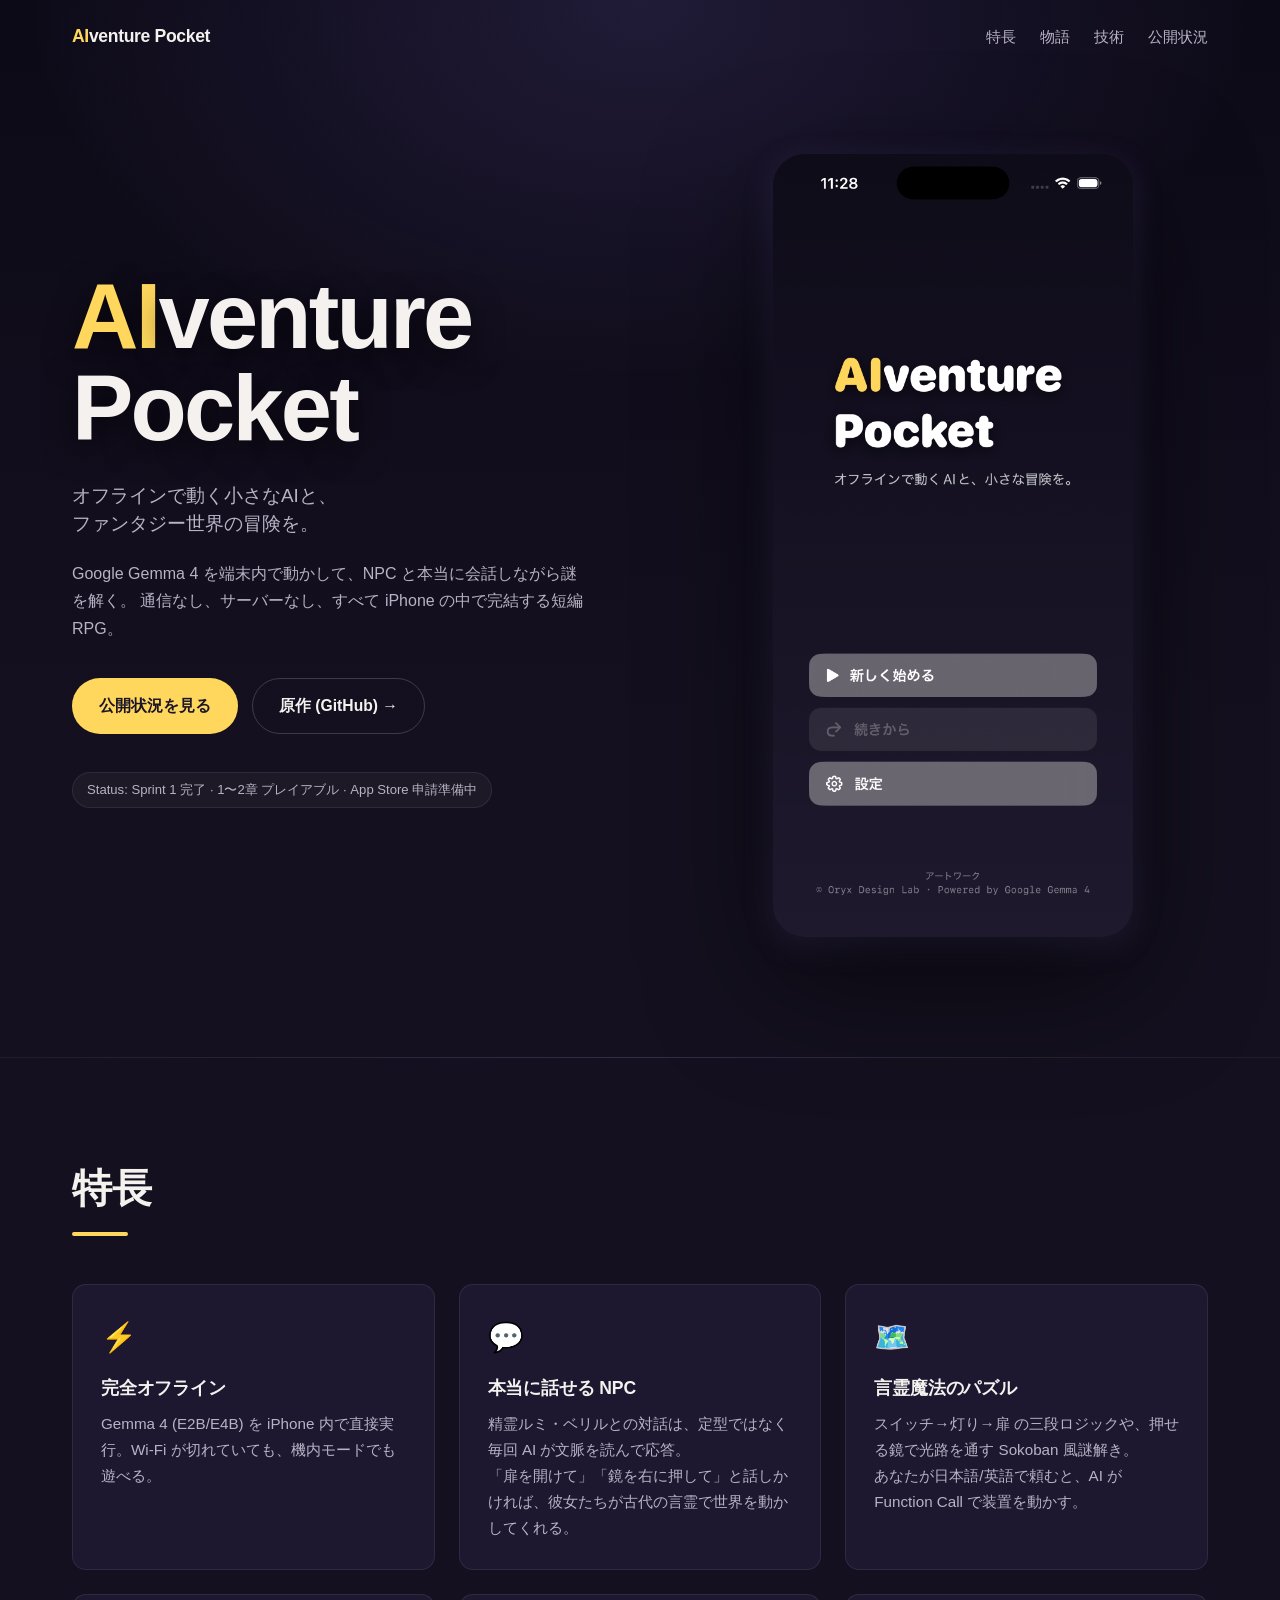
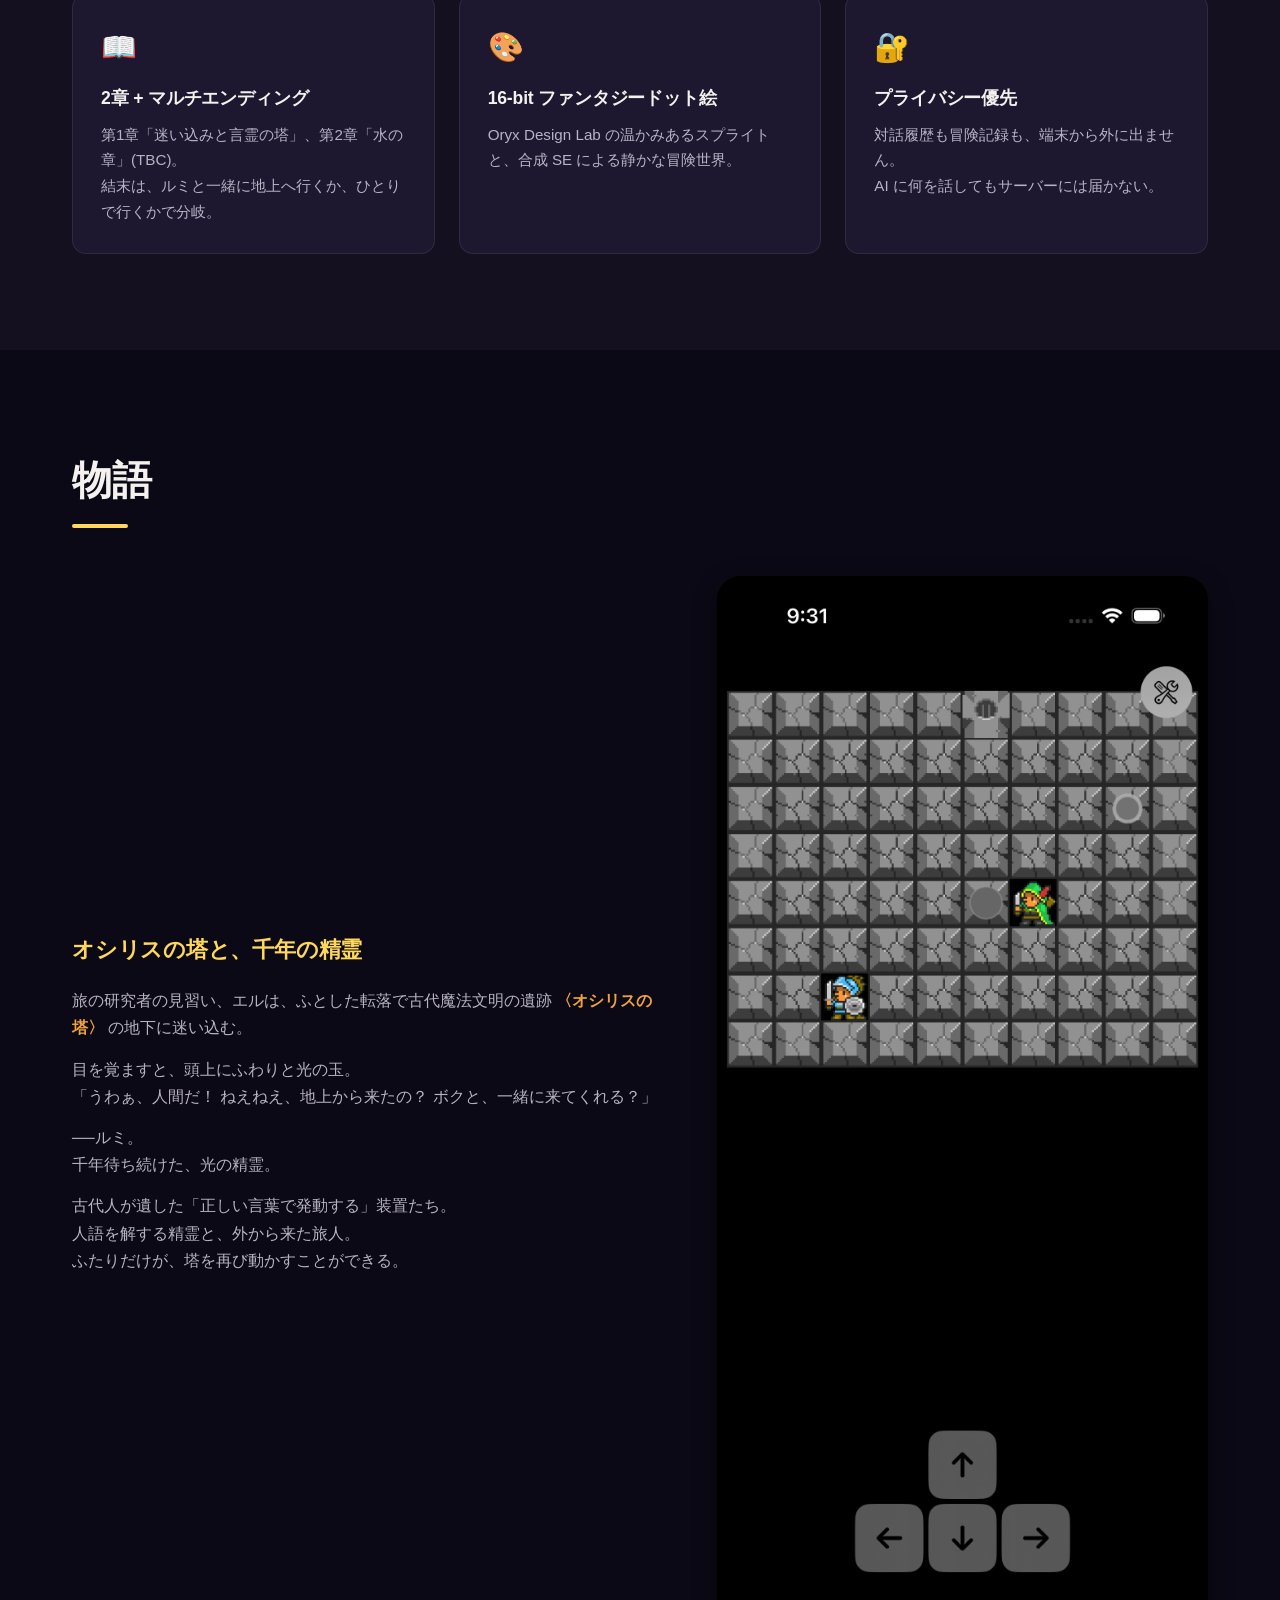
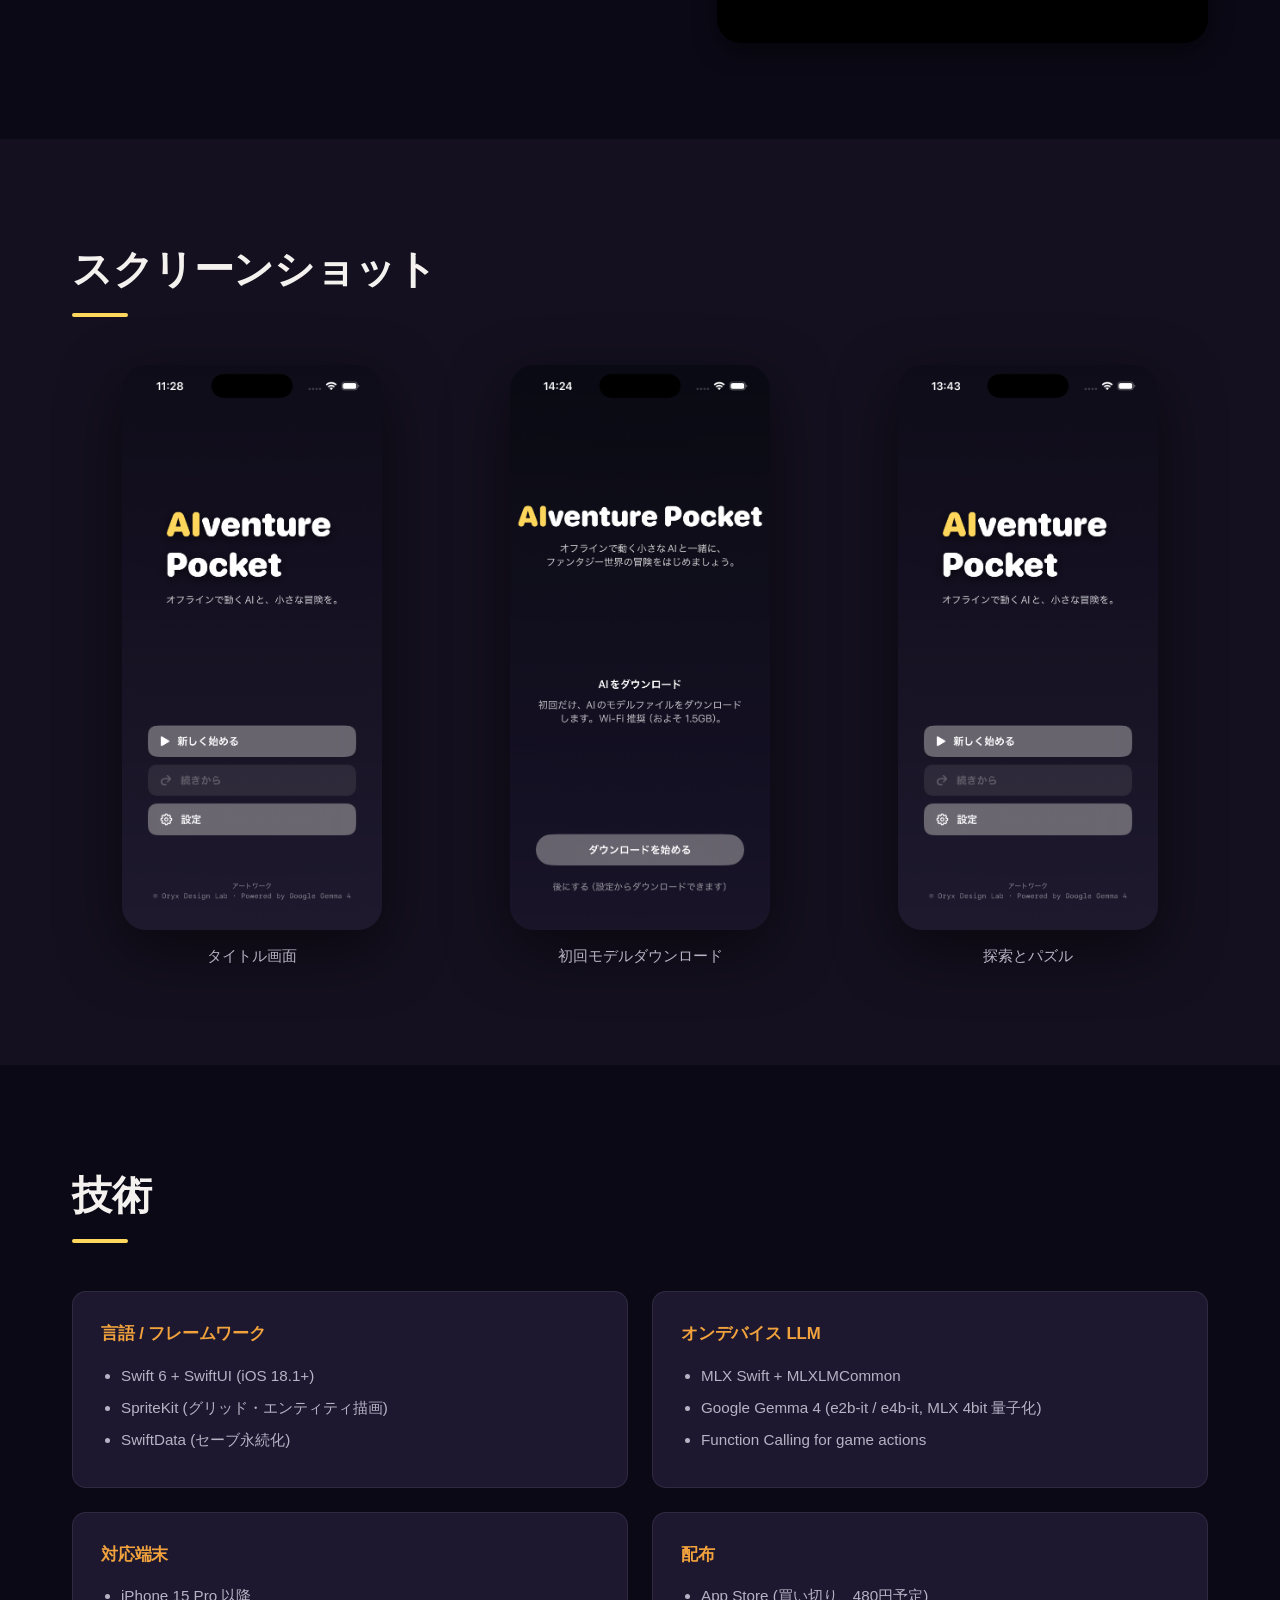
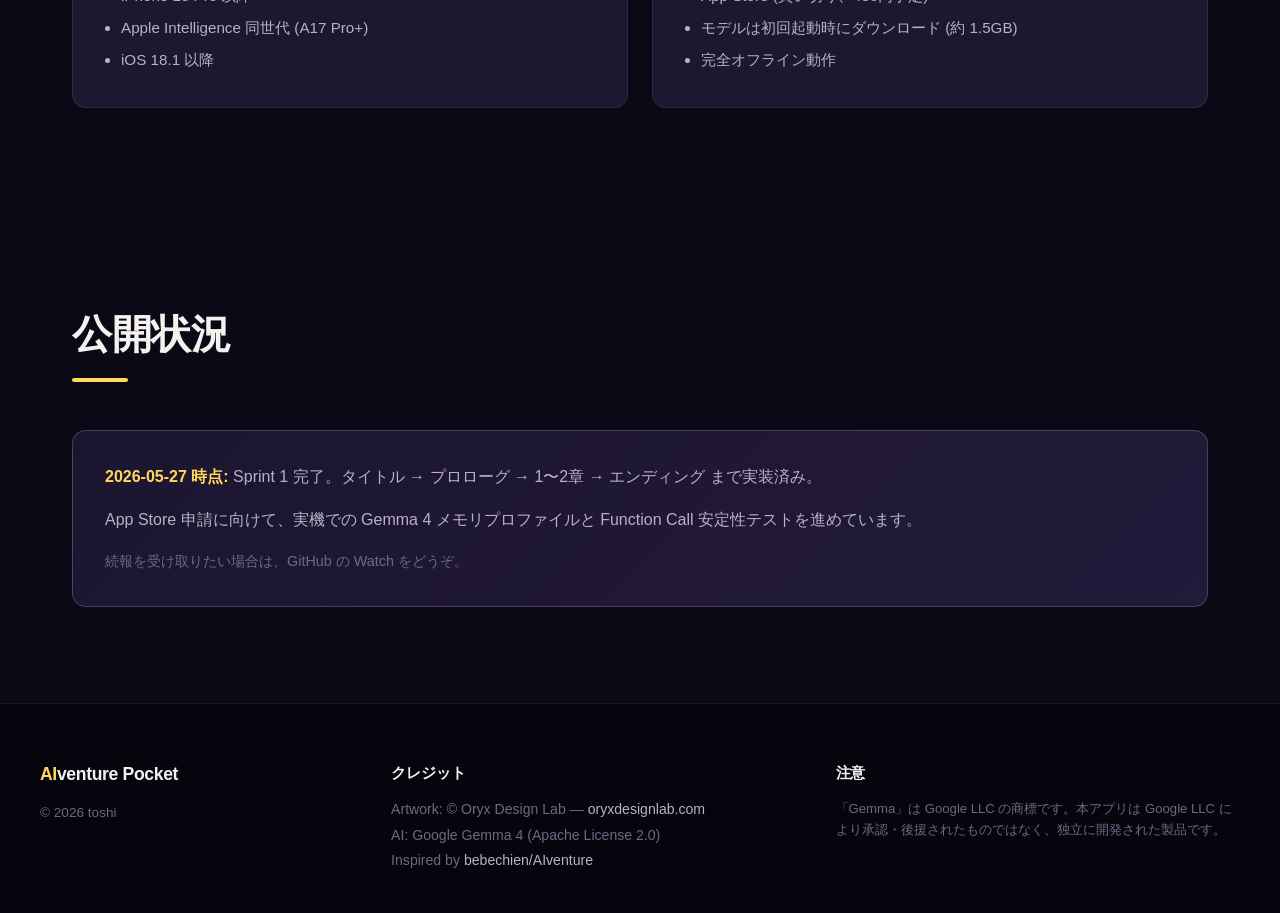
==== index.html @ 5db19ac4 "Initial LP" ====
<!DOCTYPE html>
<html lang="ja">
<head>
  <meta charset="UTF-8">
  <meta name="viewport" content="width=device-width, initial-scale=1.0">
  <meta name="description" content="AIventure Pocket — オフラインで動く Gemma 4 と一緒に冒険する、iOS 専用のファンタジーアドベンチャー。">
  <meta property="og:title" content="AIventure Pocket">
  <meta property="og:description" content="オフラインで動く小さなAIと、ファンタジー世界の冒険を。">
  <meta property="og:image" content="img/title.png">
  <meta property="og:type" content="website">
  <meta name="theme-color" content="#0F0D1A">
  <title>AIventure Pocket — オフラインで動く AI と冒険する iOS アドベンチャー</title>
  <link rel="stylesheet" href="style.css">
</head>
<body>
  <header class="hero">
    <nav class="nav">
      <span class="brand">
        <span class="brand-ai">AI</span><span class="brand-rest">venture Pocket</span>
      </span>
      <ul class="nav-links">
        <li><a href="#features">特長</a></li>
        <li><a href="#story">物語</a></li>
        <li><a href="#tech">技術</a></li>
        <li><a href="#status">公開状況</a></li>
      </ul>
    </nav>

    <div class="hero-inner">
      <div class="hero-text">
        <h1>
          <span class="logo-ai">AI</span><span class="logo-rest">venture<br>Pocket</span>
        </h1>
        <p class="tagline">オフラインで動く小さなAIと、<br>ファンタジー世界の冒険を。</p>
        <p class="lead">
          Google Gemma 4 を端末内で動かして、NPC と本当に会話しながら謎を解く。
          通信なし、サーバーなし、すべて iPhone の中で完結する短編 RPG。
        </p>
        <div class="cta">
          <a href="#status" class="btn-primary">公開状況を見る</a>
          <a href="https://github.com/bebechien/AIventure" class="btn-secondary" target="_blank" rel="noopener">原作 (GitHub) →</a>
        </div>
        <p class="status-pill">Status: Sprint 1 完了 · 1〜2章 プレイアブル · App Store 申請準備中</p>
      </div>
      <div class="hero-image">
        <img src="img/title.png" alt="タイトル画面" loading="lazy">
      </div>
    </div>
  </header>

  <section id="features" class="section section-features">
    <h2>特長</h2>
    <div class="features-grid">
      <article class="feature">
        <div class="feature-icon" aria-hidden="true">⚡</div>
        <h3>完全オフライン</h3>
        <p>Gemma 4 (E2B/E4B) を iPhone 内で直接実行。Wi-Fi が切れていても、機内モードでも遊べる。</p>
      </article>
      <article class="feature">
        <div class="feature-icon" aria-hidden="true">💬</div>
        <h3>本当に話せる NPC</h3>
        <p>精霊ルミ・ベリルとの対話は、定型ではなく毎回 AI が文脈を読んで応答。<br>「扉を開けて」「鏡を右に押して」と話しかければ、彼女たちが古代の言霊で世界を動かしてくれる。</p>
      </article>
      <article class="feature">
        <div class="feature-icon" aria-hidden="true">🗺️</div>
        <h3>言霊魔法のパズル</h3>
        <p>スイッチ→灯り→扉 の三段ロジックや、押せる鏡で光路を通す Sokoban 風謎解き。<br>あなたが日本語/英語で頼むと、AI が Function Call で装置を動かす。</p>
      </article>
      <article class="feature">
        <div class="feature-icon" aria-hidden="true">📖</div>
        <h3>2章 + マルチエンディング</h3>
        <p>第1章「迷い込みと言霊の塔」、第2章「水の章」(TBC)。<br>結末は、ルミと一緒に地上へ行くか、ひとりで行くかで分岐。</p>
      </article>
      <article class="feature">
        <div class="feature-icon" aria-hidden="true">🎨</div>
        <h3>16-bit ファンタジードット絵</h3>
        <p>Oryx Design Lab の温かみあるスプライトと、合成 SE による静かな冒険世界。</p>
      </article>
      <article class="feature">
        <div class="feature-icon" aria-hidden="true">🔐</div>
        <h3>プライバシー優先</h3>
        <p>対話履歴も冒険記録も、端末から外に出ません。<br>AI に何を話してもサーバーには届かない。</p>
      </article>
    </div>
  </section>

  <section id="story" class="section section-story">
    <h2>物語</h2>
    <div class="story-grid">
      <div class="story-text">
        <h3>オシリスの塔と、千年の精霊</h3>
        <p>
          旅の研究者の見習い、エルは、ふとした転落で古代魔法文明の遺跡 <em>〈オシリスの塔〉</em> の地下に迷い込む。
        </p>
        <p>
          目を覚ますと、頭上にふわりと光の玉。<br>
          「うわぁ、人間だ！ ねえねえ、地上から来たの？ ボクと、一緒に来てくれる？」
        </p>
        <p>
          ──ルミ。<br>
          千年待ち続けた、光の精霊。
        </p>
        <p>
          古代人が遺した「正しい言葉で発動する」装置たち。<br>
          人語を解する精霊と、外から来た旅人。<br>
          ふたりだけが、塔を再び動かすことができる。
        </p>
      </div>
      <div class="story-image">
        <img src="img/gameplay.png" alt="ゲーム画面" loading="lazy">
      </div>
    </div>
  </section>

  <section id="screens" class="section section-screens">
    <h2>スクリーンショット</h2>
    <div class="screens-grid">
      <figure class="screen">
        <img src="img/title.png" alt="タイトル画面" loading="lazy">
        <figcaption>タイトル画面</figcaption>
      </figure>
      <figure class="screen">
        <img src="img/onboarding.png" alt="オンボーディング" loading="lazy">
        <figcaption>初回モデルダウンロード</figcaption>
      </figure>
      <figure class="screen">
        <img src="img/chapter1.png" alt="ゲーム画面" loading="lazy">
        <figcaption>探索とパズル</figcaption>
      </figure>
    </div>
  </section>

  <section id="tech" class="section section-tech">
    <h2>技術</h2>
    <div class="tech-grid">
      <div class="tech-card">
        <h3>言語 / フレームワーク</h3>
        <ul>
          <li>Swift 6 + SwiftUI (iOS 18.1+)</li>
          <li>SpriteKit (グリッド・エンティティ描画)</li>
          <li>SwiftData (セーブ永続化)</li>
        </ul>
      </div>
      <div class="tech-card">
        <h3>オンデバイス LLM</h3>
        <ul>
          <li>MLX Swift + MLXLMCommon</li>
          <li>Google Gemma 4 (e2b-it / e4b-it, MLX 4bit 量子化)</li>
          <li>Function Calling for game actions</li>
        </ul>
      </div>
      <div class="tech-card">
        <h3>対応端末</h3>
        <ul>
          <li>iPhone 15 Pro 以降</li>
          <li>Apple Intelligence 同世代 (A17 Pro+)</li>
          <li>iOS 18.1 以降</li>
        </ul>
      </div>
      <div class="tech-card">
        <h3>配布</h3>
        <ul>
          <li>App Store (買い切り、480円予定)</li>
          <li>モデルは初回起動時にダウンロード (約 1.5GB)</li>
          <li>完全オフライン動作</li>
        </ul>
      </div>
    </div>
  </section>

  <section id="status" class="section section-status">
    <h2>公開状況</h2>
    <div class="status-card">
      <p class="status-line"><strong>2026-05-27 時点:</strong> Sprint 1 完了。タイトル → プロローグ → 1〜2章 → エンディング まで実装済み。</p>
      <p>App Store 申請に向けて、実機での Gemma 4 メモリプロファイルと Function Call 安定性テストを進めています。</p>
      <p class="status-tbc">続報を受け取りたい場合は、GitHub の Watch をどうぞ。</p>
    </div>
  </section>

  <footer class="footer">
    <div class="footer-inner">
      <div class="footer-block">
        <span class="brand">
          <span class="brand-ai">AI</span><span class="brand-rest">venture Pocket</span>
        </span>
        <p class="copyright">© 2026 toshi</p>
      </div>
      <div class="footer-block">
        <h4>クレジット</h4>
        <ul class="footer-links">
          <li>Artwork: © Oryx Design Lab — <a href="https://www.oryxdesignlab.com/" target="_blank" rel="noopener">oryxdesignlab.com</a></li>
          <li>AI: Google Gemma 4 (Apache License 2.0)</li>
          <li>Inspired by <a href="https://github.com/bebechien/AIventure" target="_blank" rel="noopener">bebechien/AIventure</a></li>
        </ul>
      </div>
      <div class="footer-block">
        <h4>注意</h4>
        <p class="small">「Gemma」は Google LLC の商標です。本アプリは Google LLC により承認・後援されたものではなく、独立に開発された製品です。</p>
      </div>
    </div>
  </footer>
</body>
</html>
---- style.css ----
/* AIventure Pocket — Landing Page */

:root {
  --bg-deep: #0a0915;
  --bg-mid: #14101f;
  --bg-soft: #1d1830;
  --text-primary: #f4f1ee;
  --text-muted: #b8b2c4;
  --text-faint: #6e6883;
  --accent-gold: #ffd75c;
  --accent-warm: #f1a23c;
  --accent-violet: #8c7ae6;
  --line: rgba(255, 255, 255, 0.08);
  --line-strong: rgba(255, 255, 255, 0.18);
  --shadow-soft: 0 8px 24px rgba(0, 0, 0, 0.4);
  --radius: 14px;
}

* {
  box-sizing: border-box;
}

html {
  scroll-behavior: smooth;
  -webkit-text-size-adjust: 100%;
}

body {
  margin: 0;
  font-family: -apple-system, BlinkMacSystemFont, "Hiragino Sans", "Yu Gothic", "Meiyo", "Segoe UI", sans-serif;
  color: var(--text-primary);
  background: var(--bg-deep);
  line-height: 1.7;
}

a {
  color: var(--accent-gold);
  text-decoration: none;
  border-bottom: 1px solid transparent;
  transition: border-color 0.2s ease;
}
a:hover {
  border-color: var(--accent-gold);
}

img {
  max-width: 100%;
  display: block;
  height: auto;
}

h1, h2, h3, h4 {
  margin: 0;
  letter-spacing: -0.01em;
}

/* Brand */
.brand {
  font-weight: 900;
  font-size: 1.1rem;
  letter-spacing: -0.02em;
}
.brand-ai {
  color: var(--accent-gold);
}
.brand-rest {
  color: var(--text-primary);
}

/* HERO */
.hero {
  position: relative;
  background:
    radial-gradient(ellipse 80% 60% at 50% 0%, rgba(140, 122, 230, 0.15), transparent 60%),
    linear-gradient(180deg, #0d0a18 0%, #14101f 70%);
  padding-bottom: 80px;
  border-bottom: 1px solid var(--line);
}

.nav {
  display: flex;
  justify-content: space-between;
  align-items: center;
  padding: 22px 32px;
  max-width: 1200px;
  margin: 0 auto;
}
.nav-links {
  list-style: none;
  display: flex;
  gap: 24px;
  margin: 0;
  padding: 0;
}
.nav-links a {
  color: var(--text-muted);
  font-size: 0.92rem;
}
.nav-links a:hover {
  color: var(--accent-gold);
}

.hero-inner {
  max-width: 1200px;
  margin: 0 auto;
  padding: 80px 32px 40px;
  display: grid;
  grid-template-columns: 1.1fr 1fr;
  gap: 64px;
  align-items: center;
}

.hero-text h1 {
  font-size: clamp(56px, 8vw, 92px);
  line-height: 1.0;
  font-weight: 900;
  letter-spacing: -0.03em;
  margin-bottom: 28px;
  text-shadow: 0 8px 32px rgba(0, 0, 0, 0.7);
}
.logo-ai {
  color: var(--accent-gold);
}
.logo-rest {
  color: var(--text-primary);
}

.tagline {
  font-size: 1.18rem;
  font-weight: 500;
  color: var(--text-muted);
  margin: 0 0 22px;
  line-height: 1.5;
}

.lead {
  font-size: 1rem;
  color: var(--text-muted);
  margin: 0 0 36px;
  max-width: 520px;
}

.cta {
  display: flex;
  gap: 14px;
  flex-wrap: wrap;
  margin-bottom: 24px;
}
.btn-primary, .btn-secondary {
  display: inline-block;
  padding: 14px 26px;
  border-radius: 999px;
  font-weight: 700;
  font-size: 0.98rem;
  border: 1px solid transparent;
  transition: transform 0.15s ease, background 0.2s ease, border-color 0.2s ease;
}
.btn-primary {
  background: var(--accent-gold);
  color: #1a1428;
}
.btn-primary:hover {
  background: #ffe48b;
  transform: translateY(-1px);
  border-color: transparent;
}
.btn-secondary {
  background: transparent;
  color: var(--text-primary);
  border-color: var(--line-strong);
}
.btn-secondary:hover {
  border-color: var(--accent-gold);
  color: var(--accent-gold);
  transform: translateY(-1px);
}

.status-pill {
  display: inline-block;
  font-size: 0.82rem;
  color: var(--text-muted);
  background: rgba(255, 255, 255, 0.04);
  padding: 6px 14px;
  border-radius: 999px;
  border: 1px solid var(--line);
}

.hero-image {
  position: relative;
}
.hero-image img {
  border-radius: 32px;
  box-shadow: 0 40px 120px rgba(0, 0, 0, 0.6), 0 8px 32px rgba(140, 122, 230, 0.18);
  max-width: 360px;
  margin: 0 auto;
}

/* Sections */
.section {
  max-width: 1200px;
  margin: 0 auto;
  padding: 96px 32px;
}
.section h2 {
  font-size: clamp(28px, 4vw, 40px);
  font-weight: 800;
  margin-bottom: 48px;
  position: relative;
  display: inline-block;
}
.section h2::after {
  content: "";
  display: block;
  width: 56px;
  height: 4px;
  background: var(--accent-gold);
  border-radius: 2px;
  margin-top: 10px;
}

/* Features */
.section-features {
  background: var(--bg-mid);
  max-width: none;
  padding-left: 0;
  padding-right: 0;
}
.section-features h2 {
  max-width: 1200px;
  margin-left: auto;
  margin-right: auto;
  padding: 0 32px;
  display: block;
}
.features-grid {
  max-width: 1200px;
  margin: 0 auto;
  padding: 0 32px;
  display: grid;
  grid-template-columns: repeat(3, 1fr);
  gap: 24px;
}
.feature {
  background: var(--bg-soft);
  border: 1px solid var(--line);
  padding: 28px;
  border-radius: var(--radius);
  transition: transform 0.2s ease, border-color 0.2s ease;
}
.feature:hover {
  transform: translateY(-2px);
  border-color: var(--line-strong);
}
.feature-icon {
  font-size: 1.8rem;
  margin-bottom: 12px;
}
.feature h3 {
  font-size: 1.1rem;
  font-weight: 700;
  margin-bottom: 8px;
  color: var(--text-primary);
}
.feature p {
  color: var(--text-muted);
  font-size: 0.95rem;
  margin: 0;
}

/* Story */
.story-grid {
  display: grid;
  grid-template-columns: 1.2fr 1fr;
  gap: 56px;
  align-items: center;
}
.story-text h3 {
  font-size: 1.4rem;
  margin-bottom: 18px;
  color: var(--accent-gold);
}
.story-text p {
  color: var(--text-muted);
  margin: 0 0 14px;
}
.story-text em {
  color: var(--accent-warm);
  font-style: normal;
  font-weight: 600;
}
.story-image img {
  border-radius: 24px;
  box-shadow: var(--shadow-soft);
}

/* Screens */
.section-screens {
  background: var(--bg-mid);
  max-width: none;
  padding-left: 0;
  padding-right: 0;
}
.section-screens h2 {
  max-width: 1200px;
  margin-left: auto;
  margin-right: auto;
  padding: 0 32px;
  display: block;
}
.screens-grid {
  max-width: 1200px;
  margin: 0 auto;
  padding: 0 32px;
  display: grid;
  grid-template-columns: repeat(3, 1fr);
  gap: 28px;
}
.screen {
  margin: 0;
  text-align: center;
}
.screen img {
  border-radius: 24px;
  box-shadow: 0 20px 60px rgba(0, 0, 0, 0.5);
  max-width: 260px;
  margin: 0 auto;
}
.screen figcaption {
  margin-top: 14px;
  font-size: 0.92rem;
  color: var(--text-muted);
}

/* Tech */
.tech-grid {
  display: grid;
  grid-template-columns: repeat(2, 1fr);
  gap: 24px;
}
.tech-card {
  background: var(--bg-soft);
  border: 1px solid var(--line);
  padding: 28px;
  border-radius: var(--radius);
}
.tech-card h3 {
  font-size: 1.05rem;
  color: var(--accent-warm);
  margin-bottom: 14px;
}
.tech-card ul {
  margin: 0;
  padding-left: 20px;
  color: var(--text-muted);
  font-size: 0.95rem;
}
.tech-card li {
  margin-bottom: 6px;
}

/* Status */
.status-card {
  background: linear-gradient(135deg, #1c1530 0%, #221a3a 100%);
  border: 1px solid var(--line-strong);
  border-radius: var(--radius);
  padding: 32px;
  font-size: 1rem;
  color: var(--text-muted);
}
.status-line {
  margin-top: 0;
}
.status-card strong {
  color: var(--accent-gold);
}
.status-tbc {
  margin-bottom: 0;
  color: var(--text-faint);
  font-size: 0.9rem;
}

/* Footer */
.footer {
  background: #06050d;
  border-top: 1px solid var(--line);
  padding: 56px 32px 40px;
}
.footer-inner {
  max-width: 1200px;
  margin: 0 auto;
  display: grid;
  grid-template-columns: 1fr 1.3fr 1.3fr;
  gap: 40px;
}
.footer-block h4 {
  font-size: 0.95rem;
  color: var(--text-primary);
  margin-bottom: 12px;
}
.footer-links {
  list-style: none;
  margin: 0;
  padding: 0;
  color: var(--text-faint);
  font-size: 0.88rem;
  line-height: 1.8;
}
.footer-links a {
  color: var(--text-muted);
}
.footer-links a:hover {
  color: var(--accent-gold);
}
.copyright {
  margin-top: 12px;
  color: var(--text-faint);
  font-size: 0.85rem;
}
.small {
  font-size: 0.82rem;
  color: var(--text-faint);
  line-height: 1.6;
}

/* Responsive */
@media (max-width: 900px) {
  .nav-links { display: none; }
  .hero-inner { grid-template-columns: 1fr; gap: 40px; padding-top: 48px; }
  .hero-image img { max-width: 280px; }
  .features-grid { grid-template-columns: 1fr; }
  .story-grid { grid-template-columns: 1fr; gap: 32px; }
  .screens-grid { grid-template-columns: 1fr; }
  .screen img { max-width: 280px; }
  .tech-grid { grid-template-columns: 1fr; }
  .footer-inner { grid-template-columns: 1fr; gap: 24px; }
  .section { padding: 56px 24px; }
}

@media (prefers-reduced-motion: reduce) {
  * { animation: none !important; transition: none !important; }
  html { scroll-behavior: auto; }
}
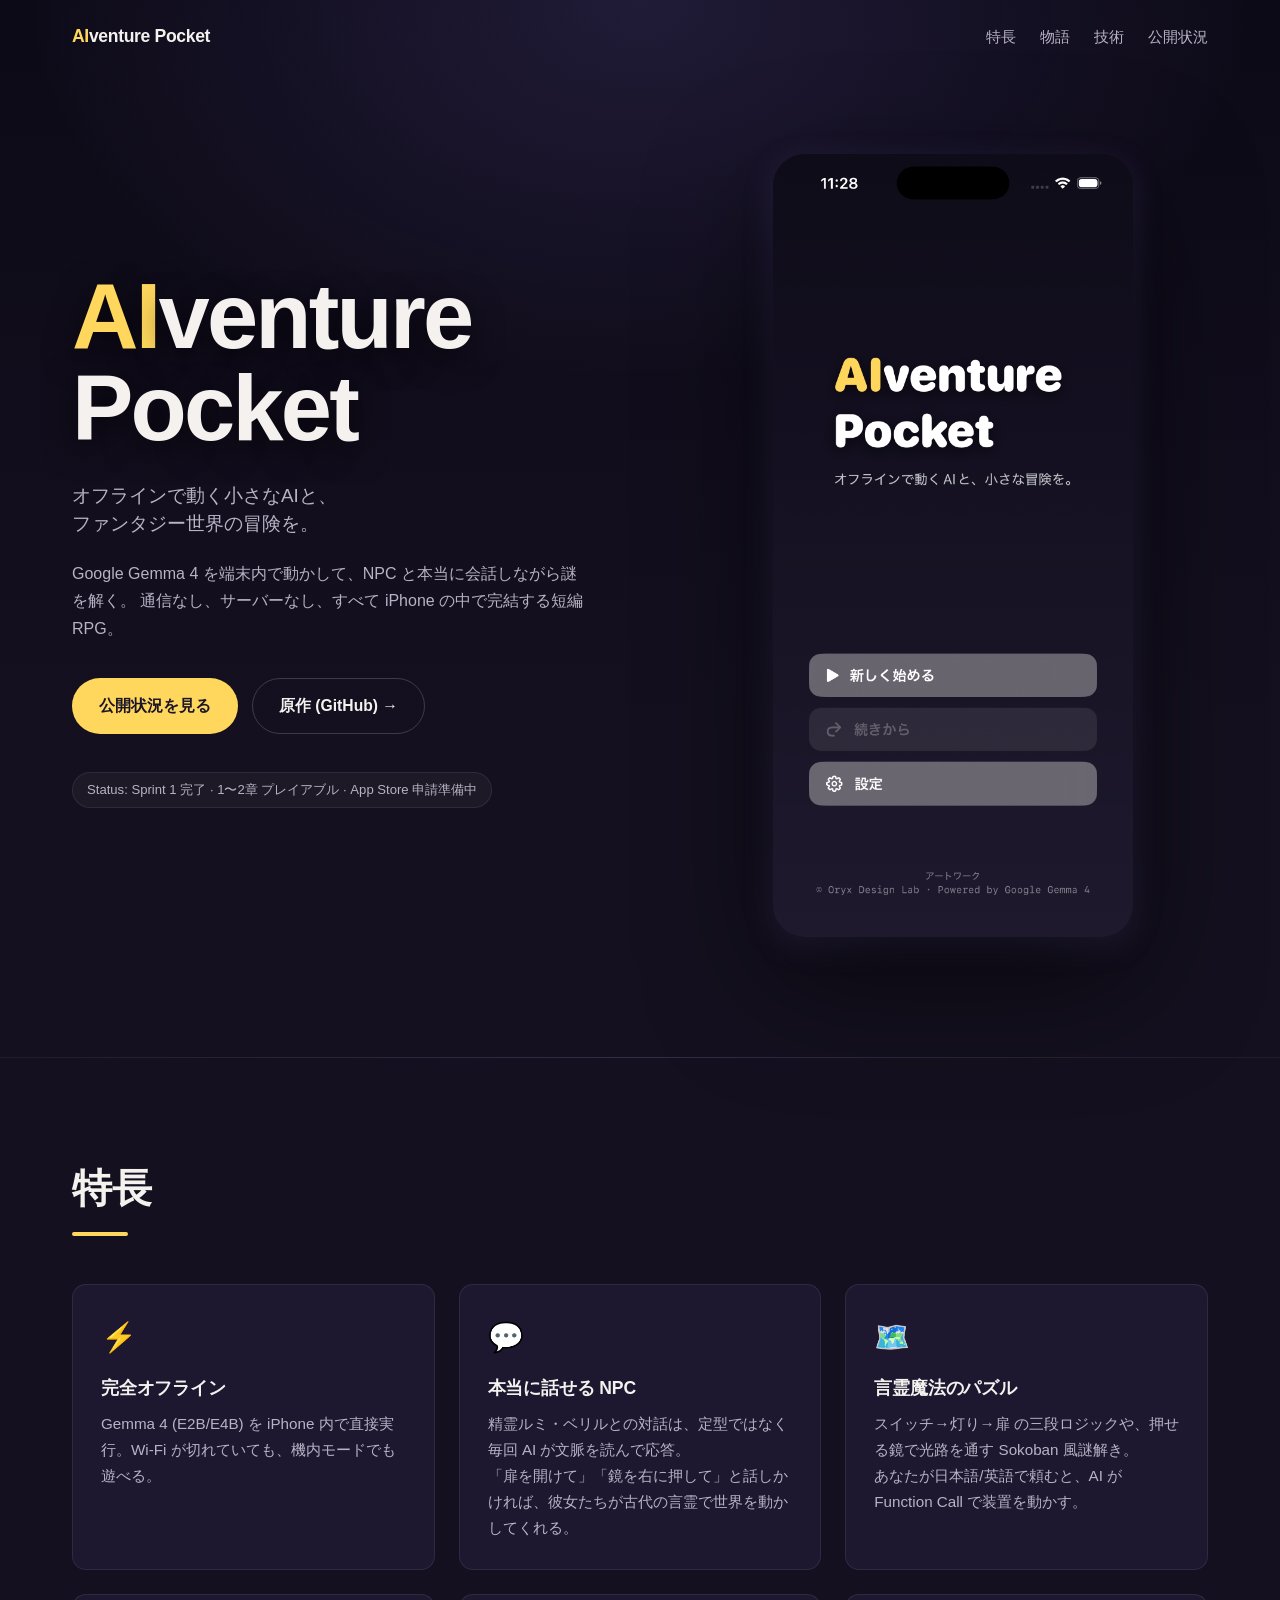
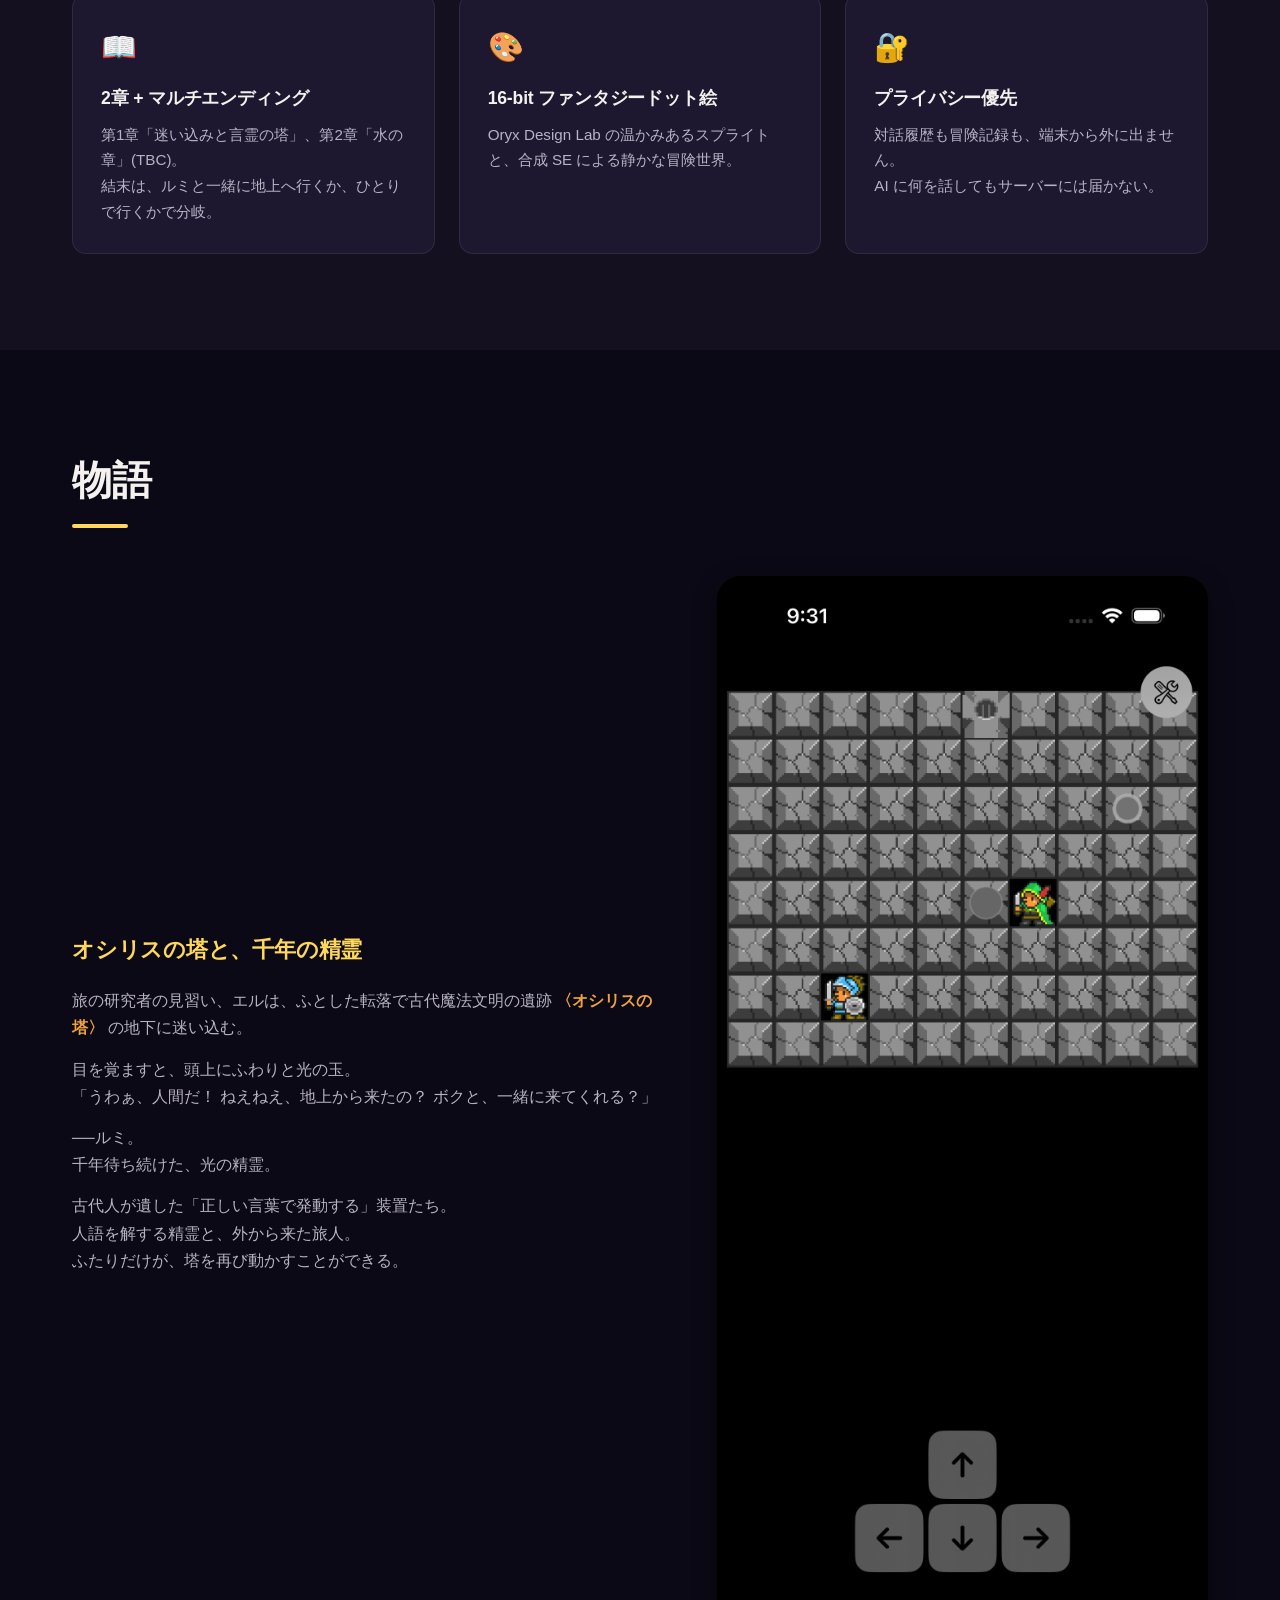
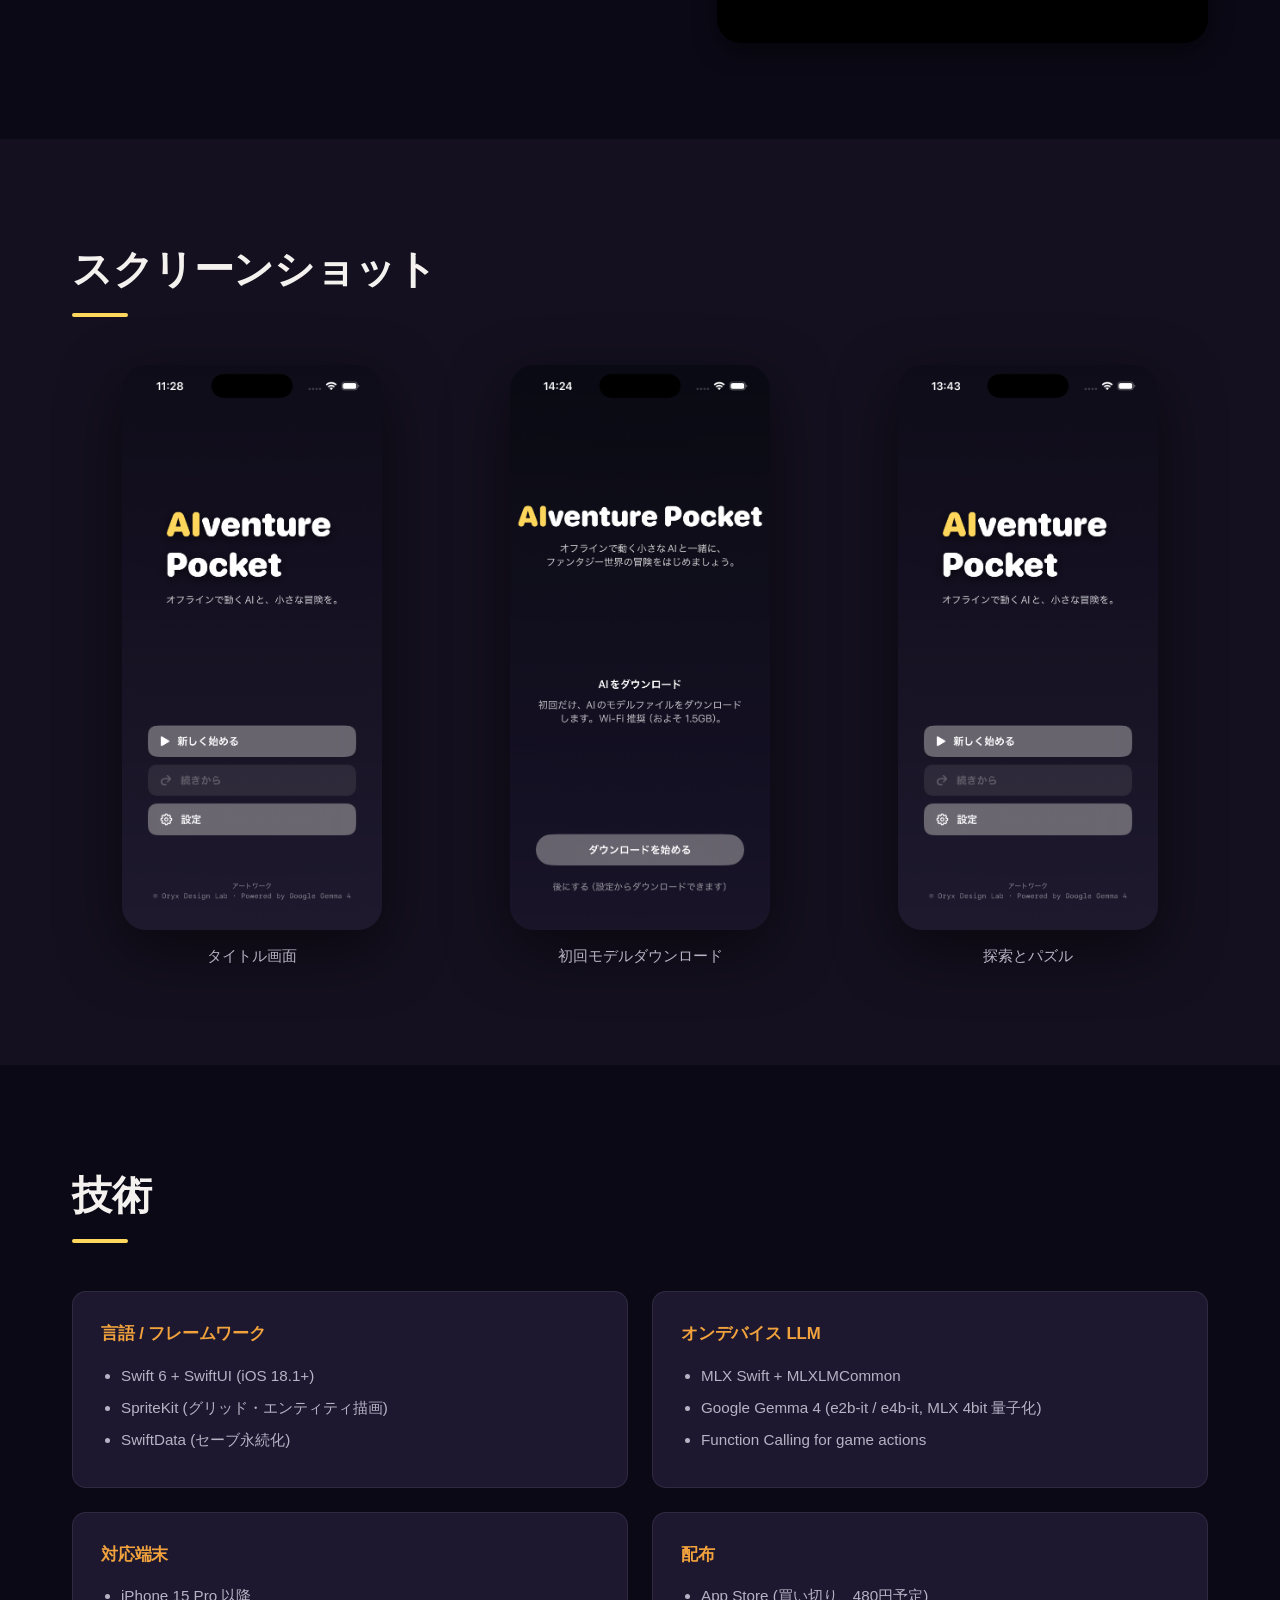
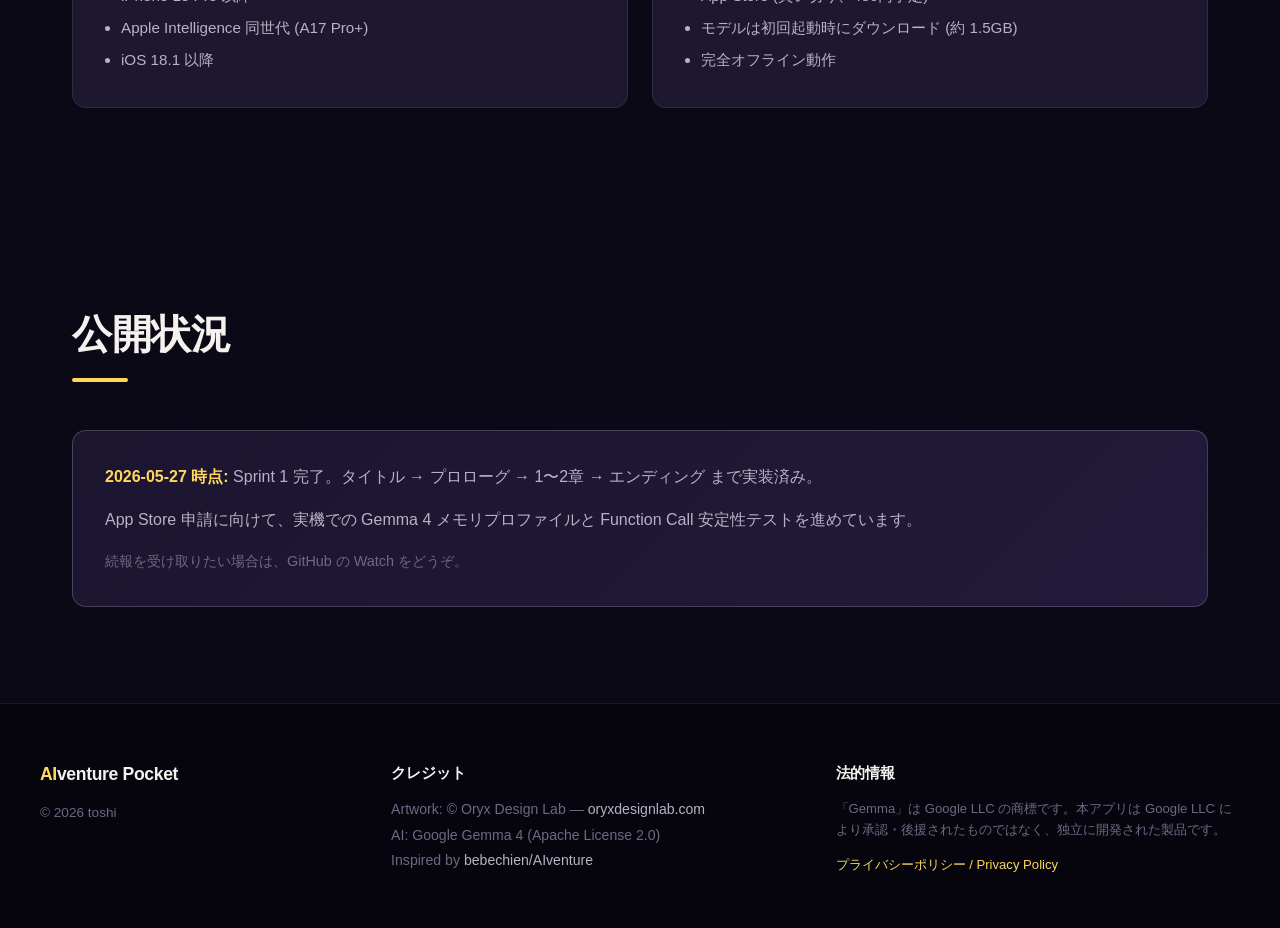
==== commit 66f2d4c0: "Add privacy.html + footer link from index.html App Store 申請に必要な Privacy Policy URL を提供:   https://to" ====
--- a/index.html
+++ b/index.html
@@ -194,8 +194,9 @@
         </ul>
       </div>
       <div class="footer-block">
-        <h4>注意</h4>
+        <h4>法的情報</h4>
         <p class="small">「Gemma」は Google LLC の商標です。本アプリは Google LLC により承認・後援されたものではなく、独立に開発された製品です。</p>
+        <p class="small"><a href="privacy.html">プライバシーポリシー / Privacy Policy</a></p>
       </div>
     </div>
   </footer>
